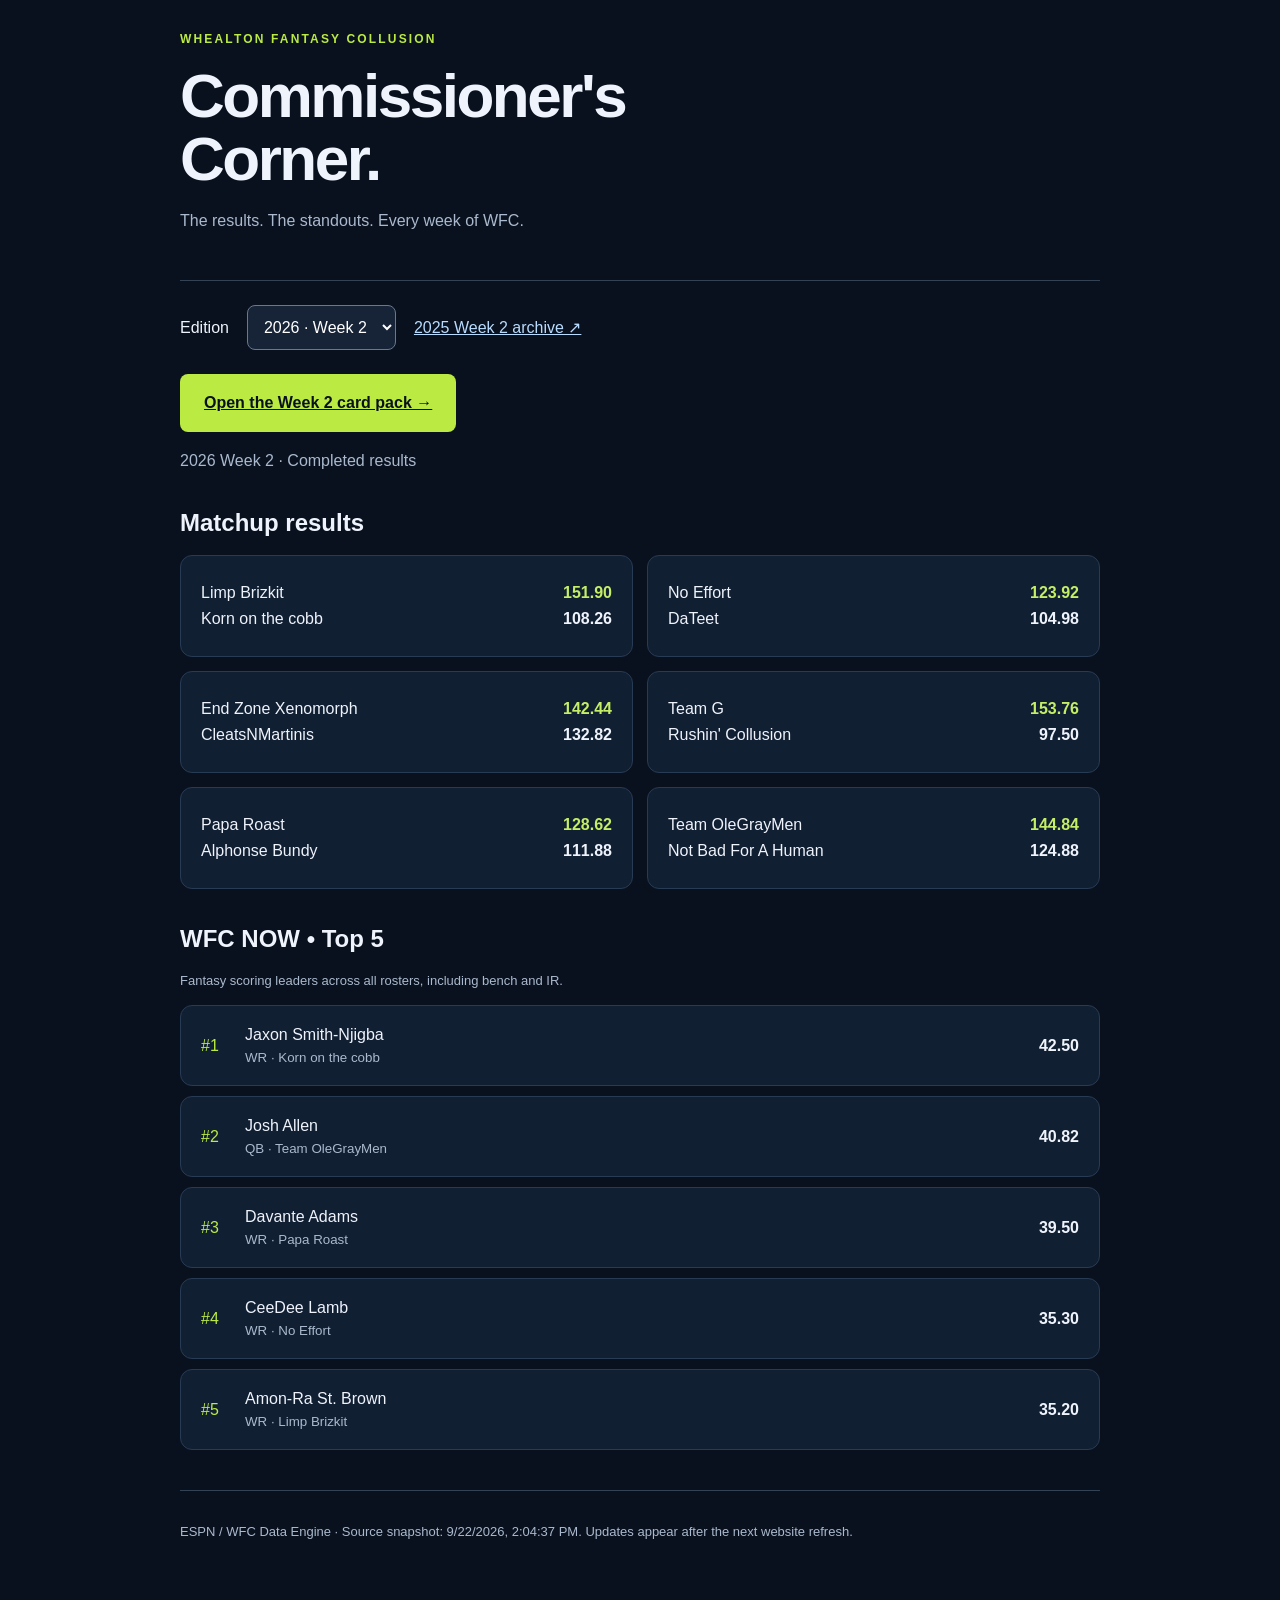
==== current.html @ f12a3cf3 "Publish WFC weekly results and Week 2 card pack" ====
<!doctype html>
<html lang="en"><head><meta charset="utf-8"><meta name="viewport" content="width=device-width,initial-scale=1">
<title>WFC • Commissioner's Corner</title>
<style>
:root{color-scheme:dark;font-family:Arial,sans-serif;background:#09111e;color:#eef3fc}*{box-sizing:border-box}body{margin:0}main{max-width:960px;margin:auto;padding:32px 20px 64px}a{color:#b8dcff}header{border-bottom:1px solid #344256;padding-bottom:30px}.eyebrow{color:#bbeb42;letter-spacing:.18em;font-size:12px;font-weight:800}h1{font-size:clamp(32px,7vw,62px);line-height:1.02;letter-spacing:-.04em;margin:18px 0}p{color:#aab9cd;line-height:1.6}nav{display:flex;gap:18px;align-items:center;flex-wrap:wrap;margin:24px 0}select{padding:12px;background:#172438;color:white;border:1px solid #667990;border-radius:8px;font:inherit}h2{font-size:24px;margin:36px 0 18px}.grid{display:grid;grid-template-columns:repeat(2,minmax(0,1fr));gap:14px}.game,.player{background:#111f32;border:1px solid #283b54;border-radius:12px;padding:20px}.row{display:flex;justify-content:space-between;gap:18px;margin:8px 0}.score{font-variant-numeric:tabular-nums;font-weight:bold;white-space:nowrap}.winner{color:#c5ee67}.player{display:grid;grid-template-columns:32px 1fr auto;gap:12px;margin:10px 0;align-items:center}.player small{display:block;color:#aab9cd;margin-top:6px}.rank{color:#bbeb42}.note{font-size:13px}footer{margin-top:40px;border-top:1px solid #344256;padding-top:18px}@media(max-width:600px){.grid{grid-template-columns:1fr}.player{padding:16px 12px;gap:7px}}
</style></head><body><main>
<header><div class="eyebrow">WHEALTON FANTASY COLLUSION</div><h1>Commissioner's<br>Corner.</h1><p>The results. The standouts. Every week of WFC.</p></header>
<nav><label for="week">Edition</label><select id="week" disabled><option>Loading…</option></select><a href="archive-2025-week-2.html">2025 Week 2 archive ↗</a></nav>
<p><a href="pack.html" style="display:inline-block;padding:16px 24px;background:#bbeb42;color:#09111e;border-radius:8px;font-weight:bold">Open the Week 2 card pack →</a></p><p id="status" role="status">Loading league results…</p>
<section aria-labelledby="results-heading"><h2 id="results-heading">Matchup results</h2><div id="matchups" class="grid"></div></section>
<section aria-labelledby="players-heading"><h2 id="players-heading">WFC NOW • Top 5</h2><p class="note">Fantasy scoring leaders across all rosters, including bench and IR.</p><div id="players"></div></section>
<footer><p class="note" id="source"></p></footer>
</main><script src="wfc.js"></script></body></html>
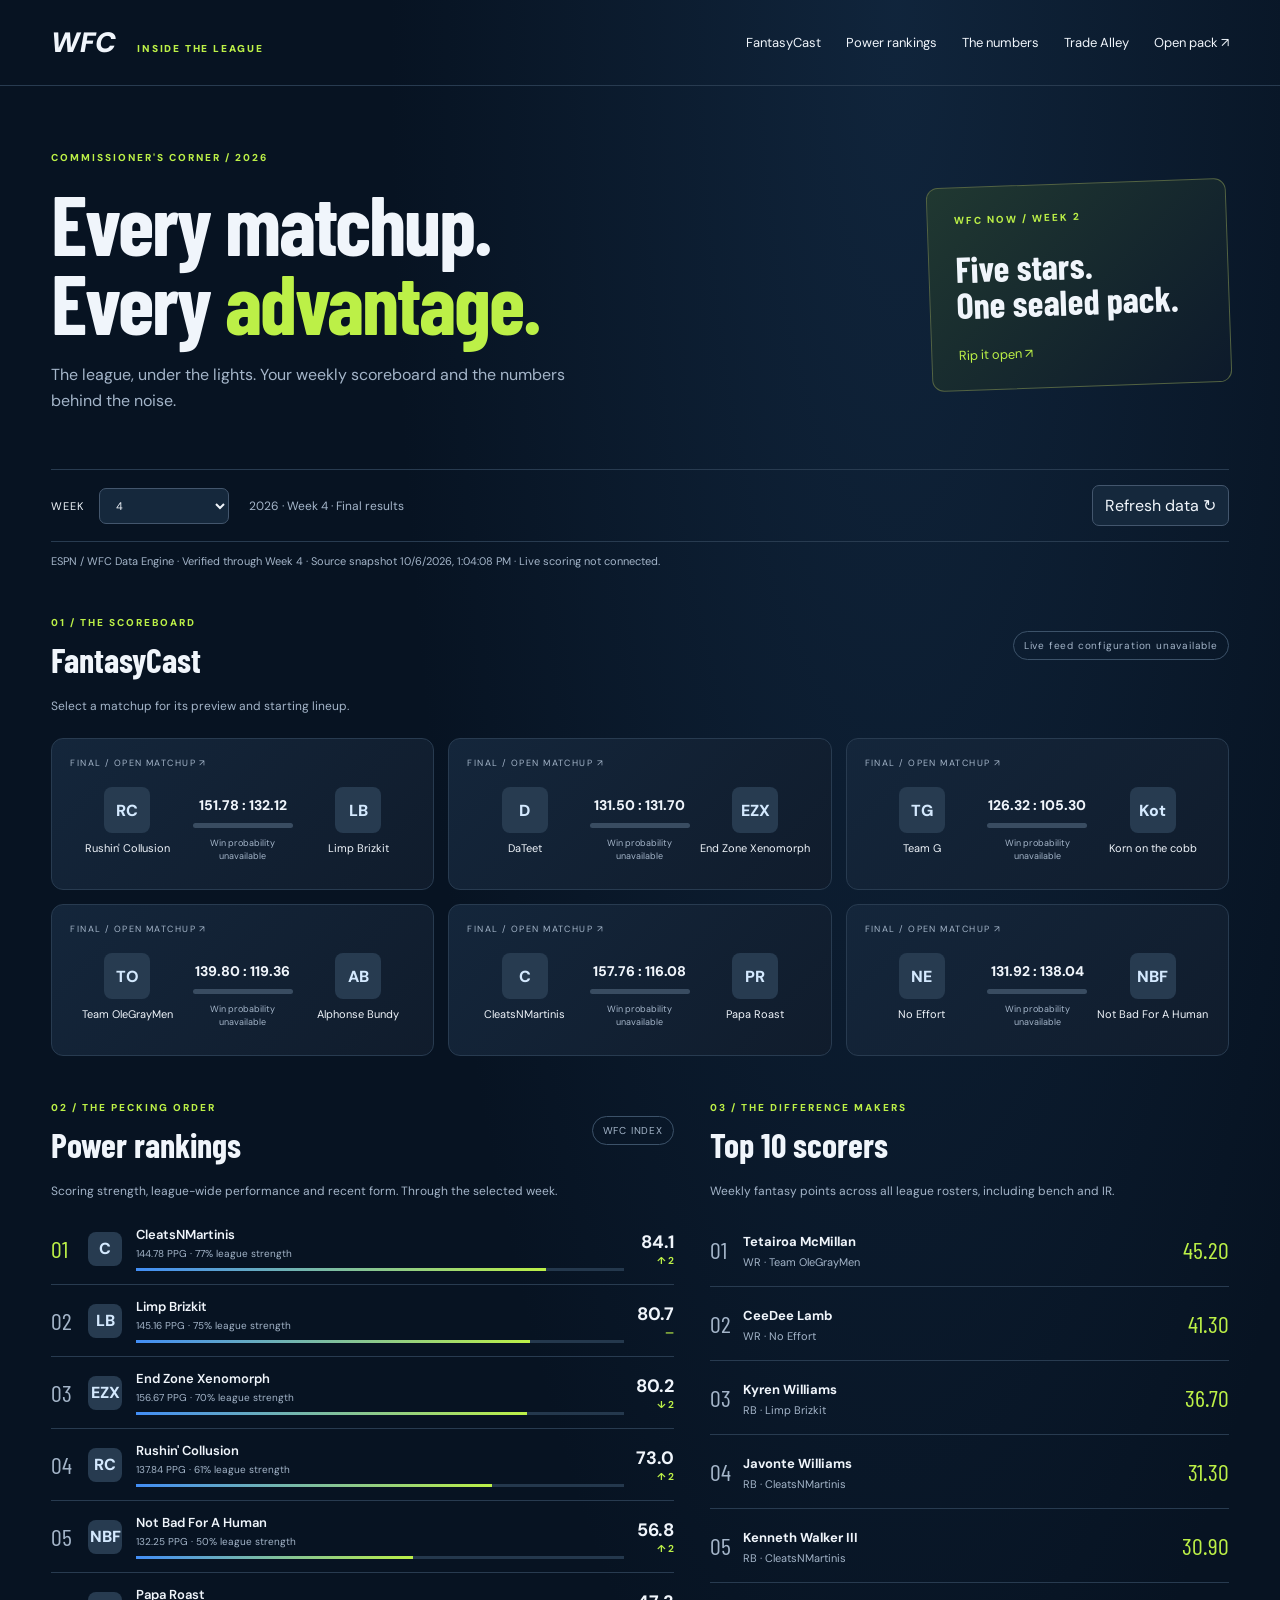
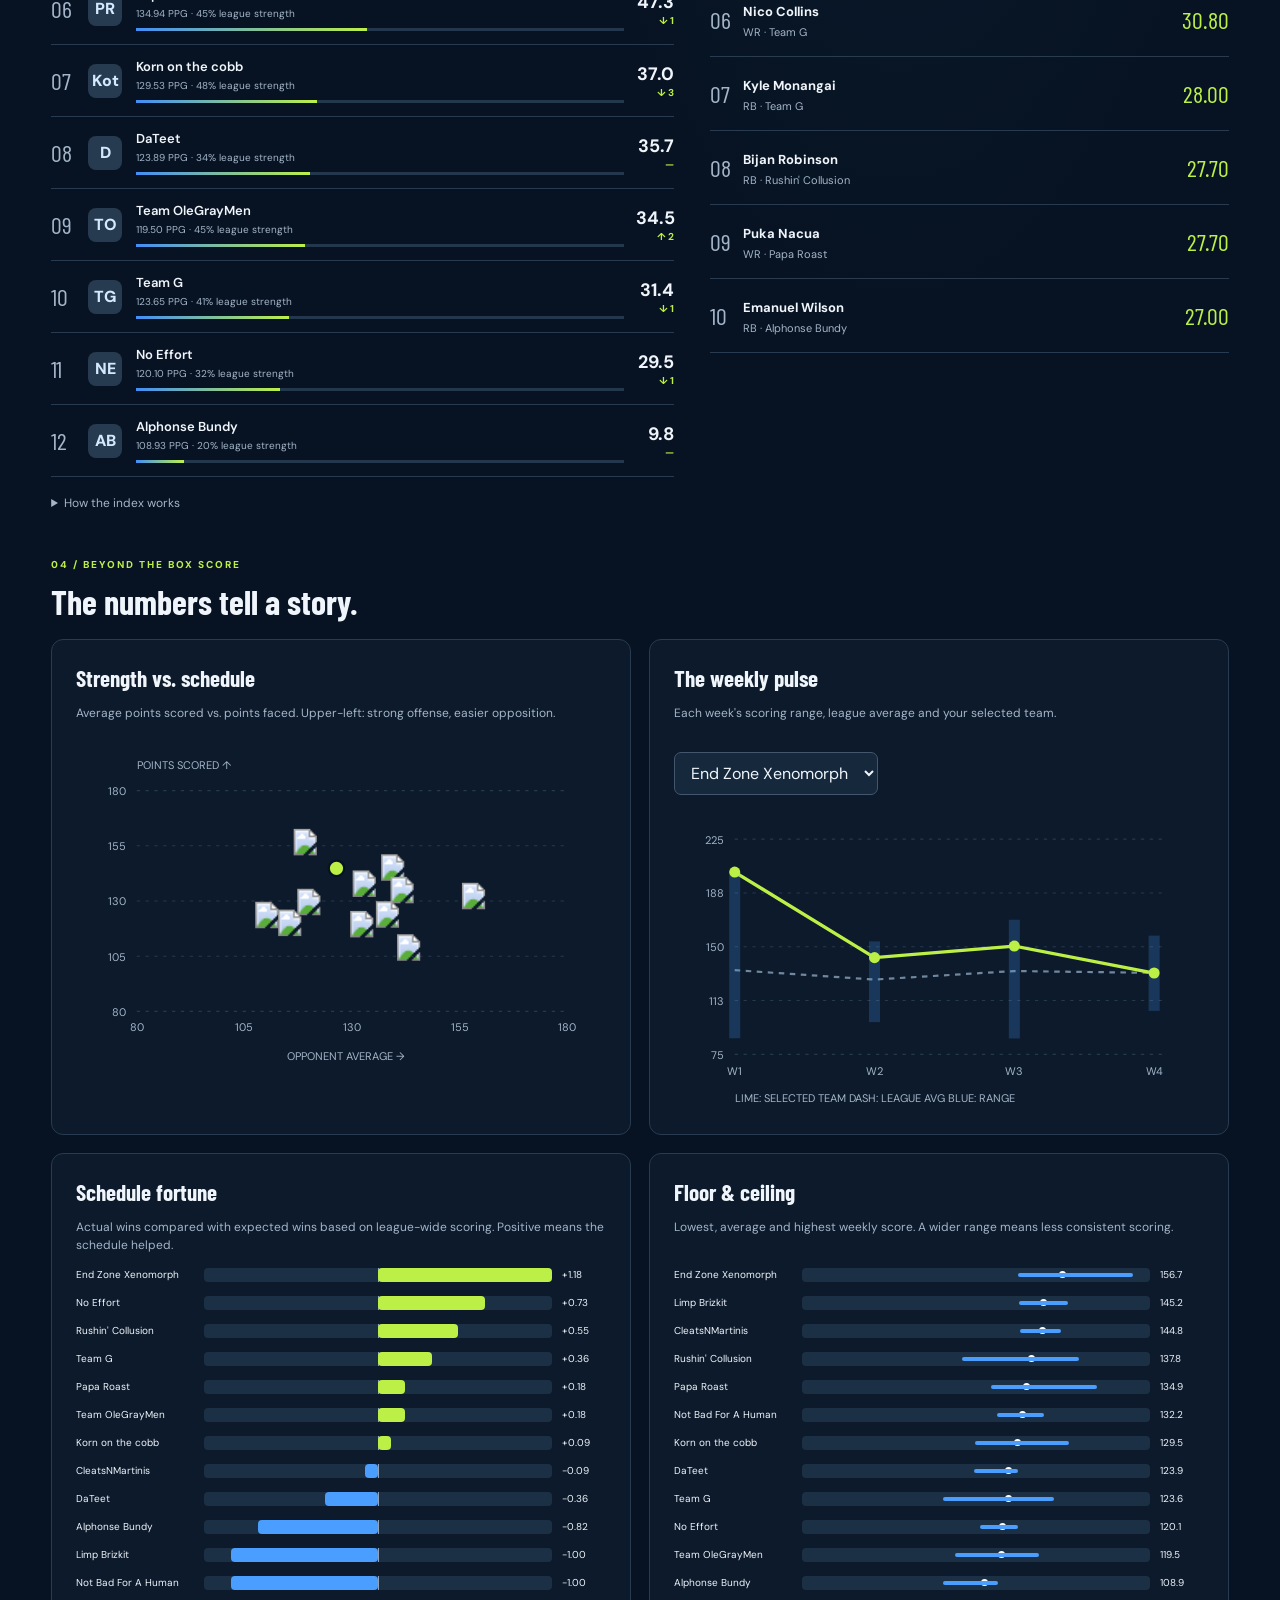
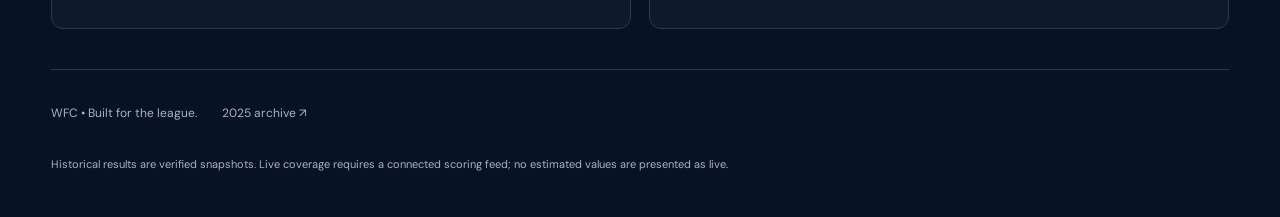
==== commit cb403d71: "Load dashboard data reliably across clients" ====
--- a/current.html
+++ b/current.html
@@ -1,13 +1,11 @@
 <!doctype html>
-<html lang="en"><head><meta charset="utf-8"><meta name="viewport" content="width=device-width,initial-scale=1">
-<title>WFC • Commissioner's Corner</title>
-<style>
-:root{color-scheme:dark;font-family:Arial,sans-serif;background:#09111e;color:#eef3fc}*{box-sizing:border-box}body{margin:0}main{max-width:960px;margin:auto;padding:32px 20px 64px}a{color:#b8dcff}header{border-bottom:1px solid #344256;padding-bottom:30px}.eyebrow{color:#bbeb42;letter-spacing:.18em;font-size:12px;font-weight:800}h1{font-size:clamp(32px,7vw,62px);line-height:1.02;letter-spacing:-.04em;margin:18px 0}p{color:#aab9cd;line-height:1.6}nav{display:flex;gap:18px;align-items:center;flex-wrap:wrap;margin:24px 0}select{padding:12px;background:#172438;color:white;border:1px solid #667990;border-radius:8px;font:inherit}h2{font-size:24px;margin:36px 0 18px}.grid{display:grid;grid-template-columns:repeat(2,minmax(0,1fr));gap:14px}.game,.player{background:#111f32;border:1px solid #283b54;border-radius:12px;padding:20px}.row{display:flex;justify-content:space-between;gap:18px;margin:8px 0}.score{font-variant-numeric:tabular-nums;font-weight:bold;white-space:nowrap}.winner{color:#c5ee67}.player{display:grid;grid-template-columns:32px 1fr auto;gap:12px;margin:10px 0;align-items:center}.player small{display:block;color:#aab9cd;margin-top:6px}.rank{color:#bbeb42}.note{font-size:13px}footer{margin-top:40px;border-top:1px solid #344256;padding-top:18px}@media(max-width:600px){.grid{grid-template-columns:1fr}.player{padding:16px 12px;gap:7px}}
-</style></head><body><main>
-<header><div class="eyebrow">WHEALTON FANTASY COLLUSION</div><h1>Commissioner's<br>Corner.</h1><p>The results. The standouts. Every week of WFC.</p></header>
-<nav><label for="week">Edition</label><select id="week" disabled><option>Loading…</option></select><a href="archive-2025-week-2.html">2025 Week 2 archive ↗</a></nav>
-<p><a href="pack.html" style="display:inline-block;padding:16px 24px;background:#bbeb42;color:#09111e;border-radius:8px;font-weight:bold">Open the Week 2 card pack →</a></p><p id="status" role="status">Loading league results…</p>
-<section aria-labelledby="results-heading"><h2 id="results-heading">Matchup results</h2><div id="matchups" class="grid"></div></section>
-<section aria-labelledby="players-heading"><h2 id="players-heading">WFC NOW • Top 5</h2><p class="note">Fantasy scoring leaders across all rosters, including bench and IR.</p><div id="players"></div></section>
-<footer><p class="note" id="source"></p></footer>
-</main><script src="wfc.js"></script></body></html>
+<html lang="en"><head><meta charset="utf-8"><meta name="viewport" content="width=device-width,initial-scale=1"><meta name="theme-color" content="#071322"><title>WFC • Commissioner's Corner</title><link rel="stylesheet" href="dashboard.css?v=2"></head>
+<body><header class="mast"><a class="wordmark" href="index.html">WFC <em>INSIDE THE LEAGUE</em></a><nav><a href="#cast">FantasyCast</a><a href="#rankings">Power rankings</a><a href="#analytics">The numbers</a><a href="trade-alley.html">Trade Alley</a><a href="pack.html">Open pack ↗</a></nav></header>
+<main><section class="hero"><div><p class="eyebrow">COMMISSIONER'S CORNER / 2026</p><h1>Every matchup.<br>Every <i>advantage.</i></h1><p>The league, under the lights. Your weekly scoreboard and the numbers behind the noise.</p></div><a class="pack-promo" href="pack.html"><span class="eyebrow">WFC NOW / WEEK 2</span><strong>Five stars.<br>One sealed pack.</strong><span>Rip it open ↗</span></a></section>
+<div class="toolbar"><label for="week">WEEK <select id="week" disabled><option>Loading…</option></select></label><span id="status" role="status">Loading verified league data…</span><button id="refresh" type="button">Refresh data ↻</button></div><p class="source" id="source"></p>
+<section id="cast"><div class="section-heading"><div><p class="eyebrow">01 / THE SCOREBOARD</p><h2>FantasyCast</h2></div><span class="pill" id="feed-state">Verified snapshots</span></div><p class="muted" id="cast-note">Select a matchup for its preview and starting lineup.</p><div id="matchups" class="matchups"></div></section>
+<div class="split"><section id="rankings"><div class="section-heading"><div><p class="eyebrow">02 / THE PECKING ORDER</p><h2>Power rankings</h2></div><span class="pill">WFC INDEX</span></div><p class="muted">Scoring strength, league-wide performance and recent form. Through the selected week.</p><div id="power"></div><details><summary>How the index works</summary><p>50% season scoring percentile + 30% performance against the full league each week + 20% latest-week scoring percentile. Ties count as half a win. Movement compares the previous week's index. This is an editorial strength index, not official standings.</p></details></section>
+<section id="leaders"><div class="section-heading"><div><p class="eyebrow">03 / THE DIFFERENCE MAKERS</p><h2>Top 10 scorers</h2></div></div><p class="muted">Weekly fantasy points across all league rosters, including bench and IR.</p><div id="players"></div></section></div>
+<section id="analytics"><div class="section-heading"><div><p class="eyebrow">04 / BEYOND THE BOX SCORE</p><h2>The numbers tell a story.</h2></div></div><div class="charts"><article class="chart"><h3>Strength vs. schedule</h3><p>Average points scored vs. points faced. Upper-left: strong offense, easier opposition.</p><div id="scatter"></div></article><article class="chart"><h3>The weekly pulse</h3><p>Each week's scoring range, league average and your selected team.</p><label class="sr-only" for="chart-team">Team to highlight</label><select id="chart-team"></select><div id="trend"></div></article><article class="chart"><h3>Schedule fortune</h3><p>Actual wins compared with expected wins based on league-wide scoring. Positive means the schedule helped.</p><div id="luck"></div></article><article class="chart"><h3>Floor & ceiling</h3><p>Lowest, average and highest weekly score. A wider range means less consistent scoring.</p><div id="range"></div></article></div></section>
+<footer><span>WFC • Built for the league.</span><a href="archive-2025-week-2.html">2025 archive ↗</a><p>Historical results are verified snapshots. Live coverage requires a connected scoring feed; no estimated values are presented as live.</p></footer></main>
+<dialog id="detail" aria-labelledby="detail-title"><button id="close-detail" class="close" aria-label="Close matchup">✕</button><p class="eyebrow" id="detail-week"></p><h2 id="detail-title"></h2><div id="detail-score"></div><h3>Matchup preview</h3><p id="preview"></p><p class="muted" id="probability-note"></p><h3>Starting lineups</h3><div id="rosters" class="rosters"></div></dialog><script src="live-feed.js"></script><script src="dashboard.js?v=3"></script></body></html>
--- a/dashboard.css
+++ b/dashboard.css
@@ -0,0 +1,3 @@
+@import url('https://fonts.googleapis.com/css2?family=Barlow+Condensed:wght@600;700;800&family=DM+Sans:wght@400;500;600;700&display=swap');
+.scoreline{white-space:nowrap}.faceoff{column-gap:6px}.team-side{display:flex;flex-direction:column;align-items:center}.team-side .logo{flex:none;min-height:46px}.faceoff .scoreline{font-size:14px}
+:root{color-scheme:dark;--bg:#071322;--panel:#101f31;--line:#283b50;--muted:#a4b5c9;--lime:#bcf047;--blue:#4a9eff;font-family:'DM Sans',Arial,sans-serif;background:var(--bg);color:#f0f5fb}*{box-sizing:border-box}body{margin:0;background:radial-gradient(ellipse at 70% 0,#18345288,transparent 40%)}a{color:inherit;text-decoration:none}button,select{font:inherit;color:inherit;background:#15283c;border:1px solid #43566d;border-radius:7px;padding:9px 12px}button,a,summary,select{touch-action:manipulation}button,summary{cursor:pointer}button:hover,a:hover{color:var(--lime)}:focus-visible{outline:3px solid var(--lime);outline-offset:4px}.mast{padding:24px 4vw;border-bottom:1px solid var(--line);display:flex;align-items:center;justify-content:space-between;gap:24px}.wordmark{font-size:28px;font-style:italic;font-weight:900;white-space:nowrap}.wordmark em{font-size:10px;font-style:normal;letter-spacing:.18em;color:var(--lime);margin-left:14px}nav{display:flex;gap:25px;font-size:13px}main{max-width:1400px;margin:auto;padding:0 4vw}.hero{padding:55px 0 40px;display:grid;grid-template-columns:1fr 300px;gap:48px;align-items:center}.eyebrow{font-size:10px;font-weight:800;letter-spacing:.2em;color:var(--lime)}h1,h2,h3,.pack-promo strong{font-family:'Barlow Condensed',Impact,sans-serif}h1{font-size:clamp(48px,6.5vw,90px);line-height:.95;letter-spacing:-.025em;margin:20px 0}h1 i{color:var(--lime);font-style:normal}.hero p:not(.eyebrow){color:var(--muted);max-width:550px;line-height:1.6}.pack-promo{border:1px solid #536342;padding:26px;border-radius:12px;background:linear-gradient(135deg,#203831,#0d1a2b);display:grid;gap:24px;transform:rotate(-2deg)}.pack-promo strong{font-size:36px;line-height:1}.pack-promo>span:last-child{font-size:13px;color:var(--lime)}.toolbar{display:flex;gap:20px;align-items:center;border-block:1px solid var(--line);padding:15px 0}.toolbar label{font-size:11px;letter-spacing:.1em;white-space:nowrap}.toolbar select{margin-left:10px}.toolbar #status{flex:1;font-size:12px;color:var(--muted)}.source{font-size:11px;color:var(--muted);line-height:1.6}section{scroll-margin-top:20px}.section-heading{display:flex;justify-content:space-between;align-items:center;gap:15px;margin:35px 0 12px}h2{font-size:34px;margin:5px 0}h3{font-size:23px;margin:0 0 10px}.pill{font-size:10px;letter-spacing:.08em;padding:7px 10px;border:1px solid #3c5269;border-radius:20px;color:var(--muted);white-space:nowrap}.muted{font-size:12px;line-height:1.6;color:var(--muted)}.matchups{display:grid;grid-template-columns:repeat(3,minmax(0,1fr));gap:14px;margin-top:22px}.game{display:block;width:100%;text-align:left;background:linear-gradient(135deg,#14263b,#101c2c);padding:18px;border:1px solid var(--line);border-radius:12px}.game:hover{border-color:var(--lime);color:inherit;transform:translateY(-2px)}.game-status{font-size:9px;color:var(--muted);letter-spacing:.16em;margin-bottom:18px}.faceoff{display:grid;grid-template-columns:1fr 100px 1fr;align-items:center;gap:8px;text-align:center}.team-side{min-width:0}.logo{width:46px;height:46px;object-fit:contain;border-radius:8px;vertical-align:middle}.initials{display:inline-grid;place-items:center;background:#273b50;color:#d4e9fe;font-weight:800;font-size:16px}.team-side .team-name{font-size:11px;display:block;min-height:30px;margin-top:8px;line-height:1.3}.scoreline{font-size:15px;font-weight:800;font-variant-numeric:tabular-nums}.vs{font-size:9px;color:var(--muted);margin:5px 0}.prob-bar{display:flex;height:5px;background:#394c61;border-radius:5px;overflow:hidden;margin:9px 0}.prob-bar span:first-child{background:var(--lime)}.prob-bar span:last-child{background:var(--blue)}.prob-label{font-size:9px;line-height:1.4;color:var(--muted)}.split{display:grid;grid-template-columns:1.2fr 1fr;gap:36px}.rank-row{display:grid;grid-template-columns:25px 36px minmax(0,1fr) 38px;gap:12px;align-items:center;padding:13px 0;border-bottom:1px solid var(--line)}.rank-row .logo{height:34px;width:34px}.rank-number{font-family:'Barlow Condensed',Impact,sans-serif;font-size:24px;color:var(--muted)}.rank-row:first-child .rank-number{color:var(--lime)}.rank-name{font-size:13px;font-weight:600}.rank-meta{font-size:10px;color:var(--muted);margin-top:4px}.meter{height:3px;background:#24384d;margin-top:8px}.meter span{height:100%;display:block;background:linear-gradient(90deg,#428ef6,var(--lime))}.index-value{text-align:right;font-size:18px;font-weight:700}.movement{font-size:10px;color:var(--lime);display:block}.player{display:grid;grid-template-columns:23px minmax(0,1fr) auto;gap:10px;padding:17px 0;border-bottom:1px solid var(--line);align-items:center}.player small{display:block;color:var(--muted);font-size:11px;margin-top:4px}.player strong{font-size:13px}.player .points{font-family:'Barlow Condensed',Impact,sans-serif;font-size:24px;color:var(--lime)}details{font-size:12px;line-height:1.6;color:var(--muted);margin-top:17px}.charts{display:grid;grid-template-columns:1fr 1fr;gap:18px}.chart{border:1px solid var(--line);border-radius:12px;padding:24px;background:#101f3199}.chart p{color:var(--muted);font-size:12px;line-height:1.5;min-height:36px}.chart svg{width:100%;height:auto;display:block}.chart svg text{fill:var(--muted);font-family:'DM Sans',Arial;font-size:10px}.chart svg .axis{stroke:#32465b;stroke-width:1}.chart svg .gridline{stroke:#26384c;stroke-dasharray:3 5}.analytic-row{display:grid;grid-template-columns:118px 1fr 44px;align-items:center;gap:10px;font-size:10px;margin:14px 0}.analytic-row .rail{position:relative;height:14px;background:#1b3045;border-radius:4px}.analytic-row .fill{position:absolute;background:var(--lime);height:100%;border-radius:4px}.analytic-row .dot{position:absolute;width:7px;height:7px;border-radius:50%;top:3px;background:white}.analytic-row .zero{position:absolute;left:50%;height:100%;border-left:1px solid #91a3b8}.analytic-row .range-fill{height:4px;top:5px;background:var(--blue)}footer{padding:35px 0;margin-top:40px;border-top:1px solid var(--line);color:var(--muted);font-size:12px;display:flex;gap:25px;flex-wrap:wrap}footer p{width:100%;font-size:11px}dialog{width:min(950px,94vw);max-height:90vh;overflow:auto;background:var(--bg);color:#f0f5fb;border:1px solid #536a83;border-radius:16px;padding:32px}dialog::backdrop{background:#020811d9;backdrop-filter:blur(5px)}.close{float:right}.rosters{display:grid;grid-template-columns:1fr 1fr;gap:25px}.roster-row{display:grid;grid-template-columns:40px 1fr 48px;gap:8px;padding:10px 0;border-bottom:1px solid var(--line);font-size:12px}.roster-row span:first-child{color:var(--muted)}.roster-row strong{text-align:right;font-variant-numeric:tabular-nums}.detail-score{font-size:32px;color:var(--lime);font-family:'Barlow Condensed',Impact,sans-serif;margin:20px 0}#preview{line-height:1.7;color:#cad7e6;font-size:14px}.sr-only{position:absolute;width:1px;height:1px;overflow:hidden;clip-path:inset(50%)}.empty{padding:22px;border:1px dashed var(--line);color:var(--muted);font-size:13px}@media(max-width:1000px){nav{gap:12px}.matchups{grid-template-columns:repeat(2,minmax(0,1fr))}.faceoff{grid-template-columns:1fr 110px 1fr}}@media(max-width:680px){.mast{align-items:flex-start;flex-direction:column;padding:18px 5vw}.wordmark em{font-size:9px}nav{font-size:11px;gap:15px;flex-wrap:wrap}main{padding:0 5vw}.hero{grid-template-columns:1fr;padding-top:30px;gap:16px}.pack-promo{transform:none;padding:18px;grid-template-columns:1fr auto;gap:12px}.pack-promo strong{font-size:25px}.pack-promo .eyebrow{grid-column:1/-1}.toolbar{flex-wrap:wrap;gap:10px}.toolbar #status{order:3;flex-basis:100%}.toolbar button{margin-left:auto;font-size:12px}.matchups,.split,.charts,.rosters{grid-template-columns:1fr}.split{gap:0}.game{padding:18px}.faceoff{grid-template-columns:1fr 130px 1fr}.logo{width:52px;height:52px}.team-side .team-name{font-size:12px}.chart{padding:18px}dialog{padding:22px}.analytic-row{grid-template-columns:110px 1fr 40px}h2{font-size:31px}}@media(prefers-reduced-motion:reduce){*{scroll-behavior:auto!important;transition:none!important;transform:none!important}}
